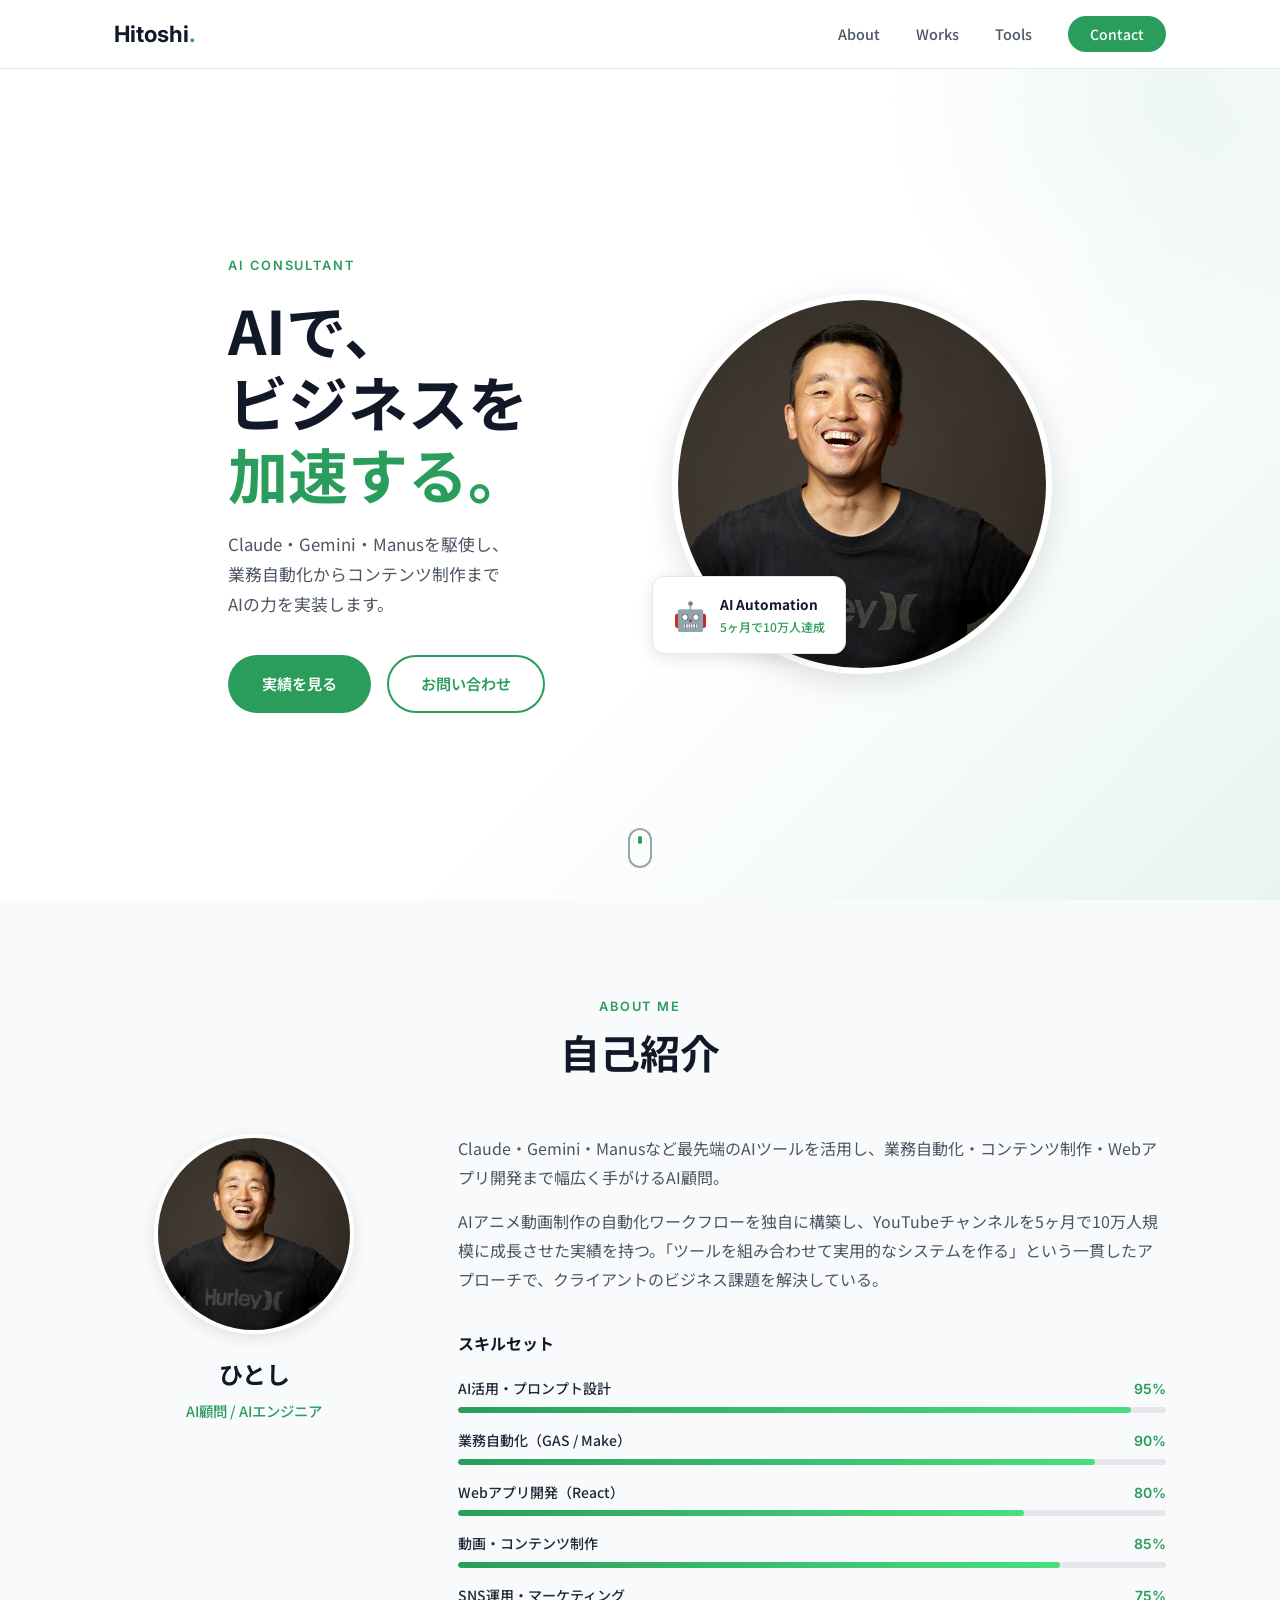
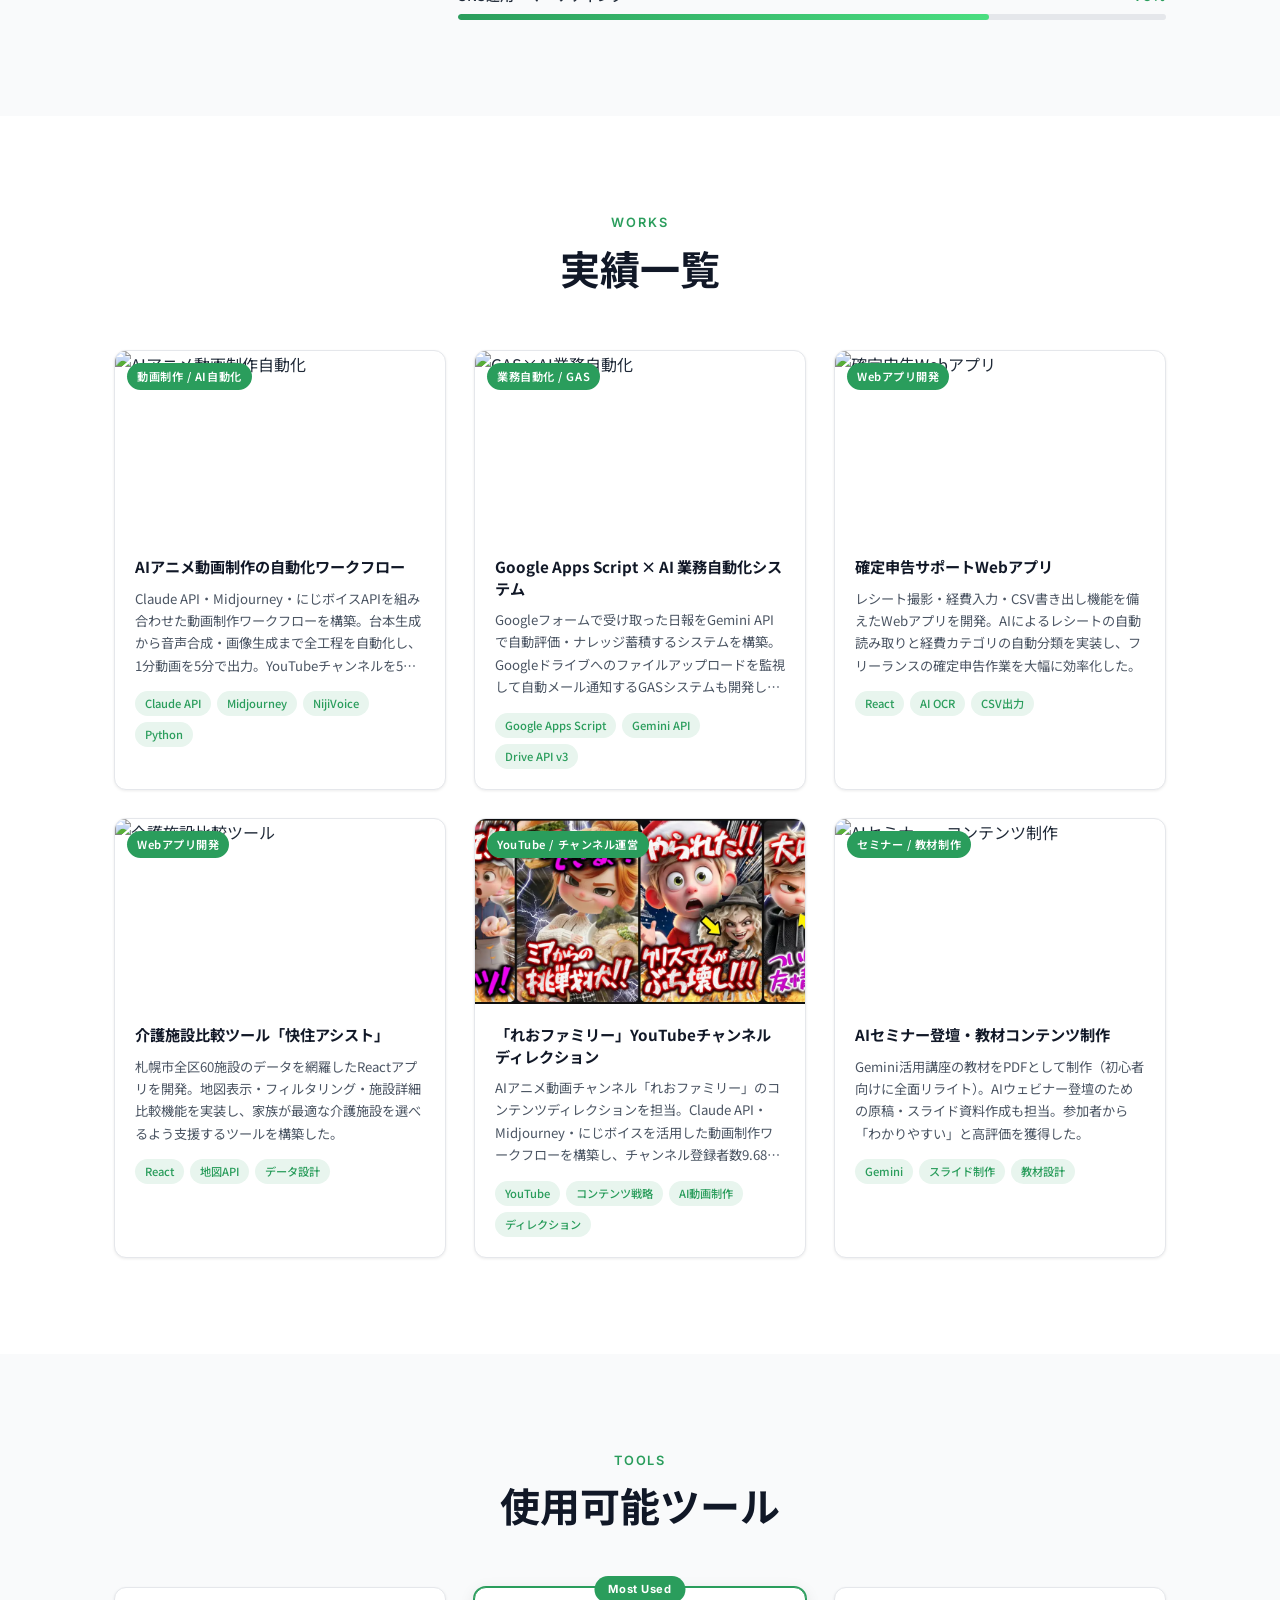
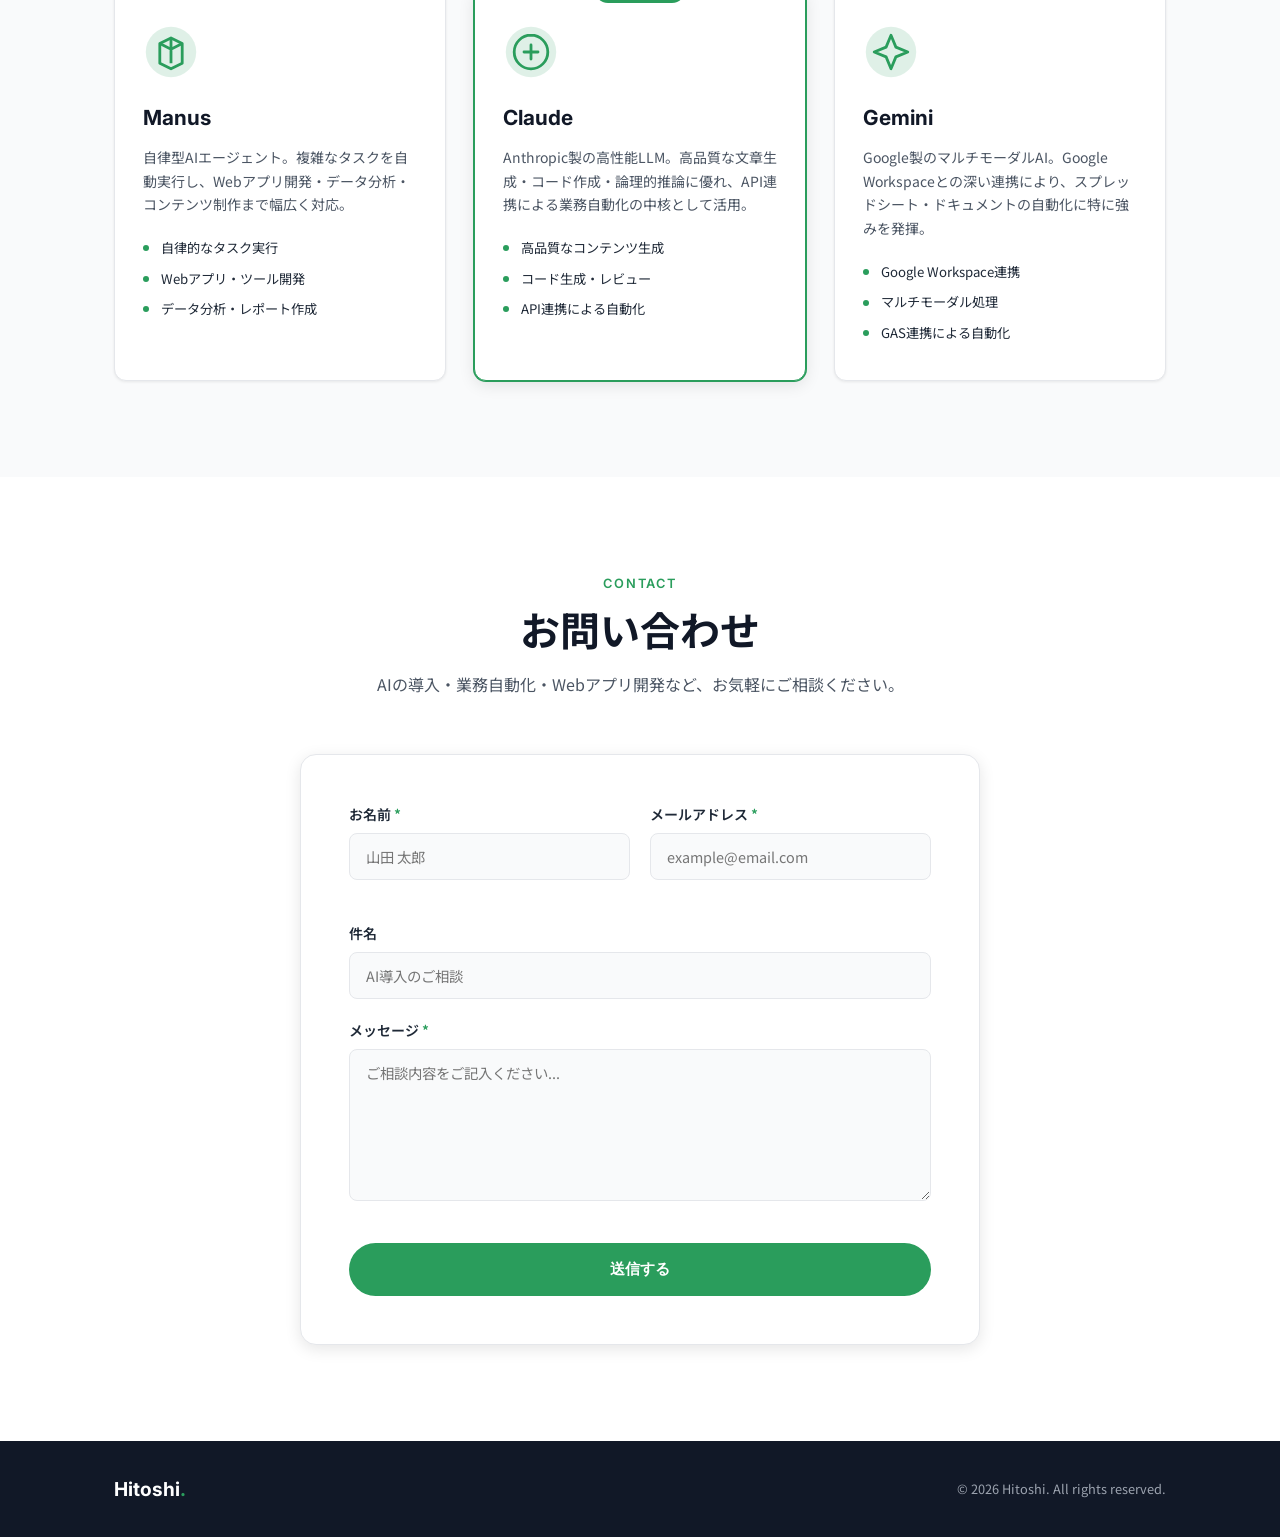
==== index.html @ f67e653b "Initial portfolio site" ====
<!DOCTYPE html>
<html lang="ja">
<head>
  <meta charset="UTF-8" />
  <meta name="viewport" content="width=device-width, initial-scale=1.0" />
  <title>ひとし | AI顧問ポートフォリオ</title>
  <link rel="preconnect" href="https://fonts.googleapis.com" />
  <link rel="preconnect" href="https://fonts.gstatic.com" crossorigin />
  <link href="https://fonts.googleapis.com/css2?family=Noto+Sans+JP:wght@300;400;500;700&family=Inter:wght@300;400;500;600;700&display=swap" rel="stylesheet" />
  <link rel="stylesheet" href="style.css" />
</head>
<body>

  <!-- ナビゲーション -->
  <header class="header" id="header">
    <nav class="nav container">
      <a href="#hero" class="nav-logo">Hitoshi<span>.</span></a>
      <ul class="nav-list" id="nav-list">
        <li><a href="#about" class="nav-link">About</a></li>
        <li><a href="#works" class="nav-link">Works</a></li>
        <li><a href="#tools" class="nav-link">Tools</a></li>
        <li><a href="#contact" class="nav-link contact-btn">Contact</a></li>
      </ul>
      <button class="hamburger" id="hamburger" aria-label="メニューを開く">
        <span></span><span></span><span></span>
      </button>
    </nav>
  </header>

  <main>

    <!-- ヒーローセクション -->
    <section class="hero" id="hero">
      <div class="container hero-inner">
        <div class="hero-text">
          <p class="hero-label">AI Consultant</p>
          <h1 class="hero-title">AIで、<br>ビジネスを<br><span class="accent">加速する。</span></h1>
          <p class="hero-desc">Claude・Gemini・Manusを駆使し、<br>業務自動化からコンテンツ制作まで<br>AIの力を実装します。</p>
          <div class="hero-cta">
            <a href="#works" class="btn btn-primary">実績を見る</a>
            <a href="#contact" class="btn btn-outline">お問い合わせ</a>
          </div>
        </div>
        <div class="hero-image">
          <div class="hero-image-wrap">
            <img src="images/profile.jpg" alt="ひとし プロフィール写真" />
          </div>
          <div class="hero-badge">
            <span class="badge-icon">🤖</span>
            <div>
              <p class="badge-title">AI Automation</p>
              <p class="badge-sub">5ヶ月で10万人達成</p>
            </div>
          </div>
        </div>
      </div>
      <div class="hero-scroll">
        <span></span>
      </div>
    </section>

    <!-- About セクション -->
    <section class="about section" id="about">
      <div class="container">
        <div class="section-header">
          <p class="section-label">About Me</p>
          <h2 class="section-title">自己紹介</h2>
        </div>
        <div class="about-grid">
          <div class="about-profile">
            <img src="images/profile.jpg" alt="ひとし プロフィール" class="about-photo" />
            <div class="about-name-block">
              <h3 class="about-name">ひとし</h3>
              <p class="about-role">AI顧問 / AIエンジニア</p>
            </div>
          </div>
          <div class="about-content">
            <div class="about-bio">
              <p>Claude・Gemini・Manusなど最先端のAIツールを活用し、業務自動化・コンテンツ制作・Webアプリ開発まで幅広く手がけるAI顧問。</p>
              <p>AIアニメ動画制作の自動化ワークフローを独自に構築し、YouTubeチャンネルを5ヶ月で10万人規模に成長させた実績を持つ。「ツールを組み合わせて実用的なシステムを作る」という一貫したアプローチで、クライアントのビジネス課題を解決している。</p>
            </div>
            <div class="skills-section">
              <h4 class="skills-title">スキルセット</h4>
              <div class="skills-grid">
                <div class="skill-item">
                  <div class="skill-header">
                    <span class="skill-name">AI活用・プロンプト設計</span>
                    <span class="skill-pct">95%</span>
                  </div>
                  <div class="skill-bar"><div class="skill-fill" style="width:95%"></div></div>
                </div>
                <div class="skill-item">
                  <div class="skill-header">
                    <span class="skill-name">業務自動化（GAS / Make）</span>
                    <span class="skill-pct">90%</span>
                  </div>
                  <div class="skill-bar"><div class="skill-fill" style="width:90%"></div></div>
                </div>
                <div class="skill-item">
                  <div class="skill-header">
                    <span class="skill-name">Webアプリ開発（React）</span>
                    <span class="skill-pct">80%</span>
                  </div>
                  <div class="skill-bar"><div class="skill-fill" style="width:80%"></div></div>
                </div>
                <div class="skill-item">
                  <div class="skill-header">
                    <span class="skill-name">動画・コンテンツ制作</span>
                    <span class="skill-pct">85%</span>
                  </div>
                  <div class="skill-bar"><div class="skill-fill" style="width:85%"></div></div>
                </div>
                <div class="skill-item">
                  <div class="skill-header">
                    <span class="skill-name">SNS運用・マーケティング</span>
                    <span class="skill-pct">75%</span>
                  </div>
                  <div class="skill-bar"><div class="skill-fill" style="width:75%"></div></div>
                </div>
              </div>
            </div>
          </div>
        </div>
      </div>
    </section>

    <!-- Works セクション -->
    <section class="works section" id="works">
      <div class="container">
        <div class="section-header">
          <p class="section-label">Works</p>
          <h2 class="section-title">実績一覧</h2>
        </div>
        <div class="works-grid">

          <article class="work-card">
            <div class="work-thumb">
              <img src="images/project1.jpg" alt="AIアニメ動画制作自動化" />
              <span class="work-tag">動画制作 / AI自動化</span>
            </div>
            <div class="work-body">
              <h3 class="work-title">AIアニメ動画制作の自動化ワークフロー</h3>
              <p class="work-desc">Claude API・Midjourney・にじボイスAPIを組み合わせた動画制作ワークフローを構築。台本生成から音声合成・画像生成まで全工程を自動化し、1分動画を5分で出力。YouTubeチャンネルを5ヶ月で10万人規模に成長させた。</p>
              <div class="work-tags">
                <span>Claude API</span><span>Midjourney</span><span>NijiVoice</span><span>Python</span>
              </div>
            </div>
          </article>

          <article class="work-card">
            <div class="work-thumb">
              <img src="images/project2.jpg" alt="GAS×AI業務自動化" />
              <span class="work-tag">業務自動化 / GAS</span>
            </div>
            <div class="work-body">
              <h3 class="work-title">Google Apps Script × AI 業務自動化システム</h3>
              <p class="work-desc">Googleフォームで受け取った日報をGemini APIで自動評価・ナレッジ蓄積するシステムを構築。Googleドライブへのファイルアップロードを監視して自動メール通知するGASシステムも開発し、クライアントの業務効率を大幅に改善した。</p>
              <div class="work-tags">
                <span>Google Apps Script</span><span>Gemini API</span><span>Drive API v3</span>
              </div>
            </div>
          </article>

          <article class="work-card">
            <div class="work-thumb">
              <img src="images/project3.jpg" alt="確定申告Webアプリ" />
              <span class="work-tag">Webアプリ開発</span>
            </div>
            <div class="work-body">
              <h3 class="work-title">確定申告サポートWebアプリ</h3>
              <p class="work-desc">レシート撮影・経費入力・CSV書き出し機能を備えたWebアプリを開発。AIによるレシートの自動読み取りと経費カテゴリの自動分類を実装し、フリーランスの確定申告作業を大幅に効率化した。</p>
              <div class="work-tags">
                <span>React</span><span>AI OCR</span><span>CSV出力</span>
              </div>
            </div>
          </article>

          <article class="work-card">
            <div class="work-thumb">
              <img src="images/project4.jpg" alt="介護施設比較ツール" />
              <span class="work-tag">Webアプリ開発</span>
            </div>
            <div class="work-body">
              <h3 class="work-title">介護施設比較ツール「快住アシスト」</h3>
              <p class="work-desc">札幌市全区60施設のデータを網羅したReactアプリを開発。地図表示・フィルタリング・施設詳細比較機能を実装し、家族が最適な介護施設を選べるよう支援するツールを構築した。</p>
              <div class="work-tags">
                <span>React</span><span>地図API</span><span>データ設計</span>
              </div>
            </div>
          </article>

          <article class="work-card">
            <div class="work-thumb">
              <img src="images/project5.jpg" alt="れおファミリーYouTubeチャンネルディレクション" />
              <span class="work-tag">YouTube / チャンネル運営</span>
            </div>
            <div class="work-body">
              <h3 class="work-title">「れおファミリー」YouTubeチャンネルディレクション</h3>
              <p class="work-desc">AIアニメ動画チャンネル「れおファミリー」のコンテンツディレクションを担当。Claude API・Midjourney・にじボイスを活用した動画制作ワークフローを構築し、チャンネル登録者数9.68万人を達成。企画・構成・品質管理まで一貫してディレクション。</p>
              <div class="work-tags">
                <span>YouTube</span><span>コンテンツ戦略</span><span>AI動画制作</span><span>ディレクション</span>
              </div>
            </div>
          </article>

          <article class="work-card">
            <div class="work-thumb">
              <img src="images/project6.jpg" alt="AIセミナー・コンテンツ制作" />
              <span class="work-tag">セミナー / 教材制作</span>
            </div>
            <div class="work-body">
              <h3 class="work-title">AIセミナー登壇・教材コンテンツ制作</h3>
              <p class="work-desc">Gemini活用講座の教材をPDFとして制作（初心者向けに全面リライト）。AIウェビナー登壇のための原稿・スライド資料作成も担当。参加者から「わかりやすい」と高評価を獲得した。</p>
              <div class="work-tags">
                <span>Gemini</span><span>スライド制作</span><span>教材設計</span>
              </div>
            </div>
          </article>

        </div>
      </div>
    </section>

    <!-- Tools セクション -->
    <section class="tools section" id="tools">
      <div class="container">
        <div class="section-header">
          <p class="section-label">Tools</p>
          <h2 class="section-title">使用可能ツール</h2>
        </div>
        <div class="tools-grid">

          <div class="tool-card">
            <div class="tool-icon manus-icon">
              <svg viewBox="0 0 40 40" fill="none" xmlns="http://www.w3.org/2000/svg">
                <circle cx="20" cy="20" r="18" fill="#2a9d5c" opacity="0.15"/>
                <path d="M12 28V14l8-4 8 4v14l-8 4-8-4z" stroke="#2a9d5c" stroke-width="2" stroke-linejoin="round"/>
                <path d="M20 10v18M12 14l8 4 8-4" stroke="#2a9d5c" stroke-width="2"/>
              </svg>
            </div>
            <h3 class="tool-name">Manus</h3>
            <p class="tool-desc">自律型AIエージェント。複雑なタスクを自動実行し、Webアプリ開発・データ分析・コンテンツ制作まで幅広く対応。</p>
            <ul class="tool-features">
              <li>自律的なタスク実行</li>
              <li>Webアプリ・ツール開発</li>
              <li>データ分析・レポート作成</li>
            </ul>
          </div>

          <div class="tool-card tool-card--featured">
            <div class="tool-icon claude-icon">
              <svg viewBox="0 0 40 40" fill="none" xmlns="http://www.w3.org/2000/svg">
                <circle cx="20" cy="20" r="18" fill="#2a9d5c" opacity="0.15"/>
                <path d="M20 8C13.373 8 8 13.373 8 20s5.373 12 12 12 12-5.373 12-12S26.627 8 20 8z" stroke="#2a9d5c" stroke-width="2"/>
                <path d="M15 20h10M20 15v10" stroke="#2a9d5c" stroke-width="2" stroke-linecap="round"/>
              </svg>
            </div>
            <h3 class="tool-name">Claude</h3>
            <p class="tool-desc">Anthropic製の高性能LLM。高品質な文章生成・コード作成・論理的推論に優れ、API連携による業務自動化の中核として活用。</p>
            <ul class="tool-features">
              <li>高品質なコンテンツ生成</li>
              <li>コード生成・レビュー</li>
              <li>API連携による自動化</li>
            </ul>
          </div>

          <div class="tool-card">
            <div class="tool-icon gemini-icon">
              <svg viewBox="0 0 40 40" fill="none" xmlns="http://www.w3.org/2000/svg">
                <circle cx="20" cy="20" r="18" fill="#2a9d5c" opacity="0.15"/>
                <path d="M20 8l3.5 8.5L32 20l-8.5 3.5L20 32l-3.5-8.5L8 20l8.5-3.5L20 8z" stroke="#2a9d5c" stroke-width="2" stroke-linejoin="round"/>
              </svg>
            </div>
            <h3 class="tool-name">Gemini</h3>
            <p class="tool-desc">Google製のマルチモーダルAI。Google Workspaceとの深い連携により、スプレッドシート・ドキュメントの自動化に特に強みを発揮。</p>
            <ul class="tool-features">
              <li>Google Workspace連携</li>
              <li>マルチモーダル処理</li>
              <li>GAS連携による自動化</li>
            </ul>
          </div>

        </div>
      </div>
    </section>

    <!-- Contact セクション -->
    <section class="contact section" id="contact">
      <div class="container">
        <div class="section-header">
          <p class="section-label">Contact</p>
          <h2 class="section-title">お問い合わせ</h2>
          <p class="section-desc">AIの導入・業務自動化・Webアプリ開発など、お気軽にご相談ください。</p>
        </div>
        <div class="contact-wrap">
          <form class="contact-form" id="contact-form" novalidate>
            <div class="form-row">
              <div class="form-group">
                <label for="name">お名前 <span class="required">*</span></label>
                <input type="text" id="name" name="name" placeholder="山田 太郎" required />
                <span class="error-msg" id="name-error"></span>
              </div>
              <div class="form-group">
                <label for="email">メールアドレス <span class="required">*</span></label>
                <input type="email" id="email" name="email" placeholder="example@email.com" required />
                <span class="error-msg" id="email-error"></span>
              </div>
            </div>
            <div class="form-group">
              <label for="subject">件名</label>
              <input type="text" id="subject" name="subject" placeholder="AI導入のご相談" />
            </div>
            <div class="form-group">
              <label for="message">メッセージ <span class="required">*</span></label>
              <textarea id="message" name="message" rows="6" placeholder="ご相談内容をご記入ください..." required></textarea>
              <span class="error-msg" id="message-error"></span>
            </div>
            <button type="submit" class="btn btn-primary btn-full">送信する</button>
            <div class="form-success" id="form-success">
              <span>✓</span> メッセージを送信しました。近日中にご連絡いたします。
            </div>
          </form>
        </div>
      </div>
    </section>

  </main>

  <!-- フッター -->
  <footer class="footer">
    <div class="container footer-inner">
      <p class="footer-logo">Hitoshi<span>.</span></p>
      <p class="footer-copy">© 2026 Hitoshi. All rights reserved.</p>
    </div>
  </footer>

  <script src="script.js"></script>
</body>
</html>
---- style.css ----
/* ===== リセット & 変数 ===== */
*, *::before, *::after { box-sizing: border-box; margin: 0; padding: 0; }

:root {
  --green: #2a9d5c;
  --green-light: #e8f5ee;
  --green-dark: #1e7a45;
  --white: #ffffff;
  --gray-50: #f9fafb;
  --gray-100: #f3f4f6;
  --gray-200: #e5e7eb;
  --gray-400: #9ca3af;
  --gray-600: #4b5563;
  --gray-800: #1f2937;
  --gray-900: #111827;
  --font-jp: 'Noto Sans JP', sans-serif;
  --font-en: 'Inter', sans-serif;
  --radius: 12px;
  --shadow-sm: 0 1px 3px rgba(0,0,0,0.08);
  --shadow-md: 0 4px 16px rgba(0,0,0,0.10);
  --shadow-lg: 0 8px 32px rgba(0,0,0,0.12);
  --transition: 0.25s ease;
}

html { scroll-behavior: smooth; }

body {
  font-family: var(--font-jp);
  color: var(--gray-800);
  background: var(--white);
  line-height: 1.7;
  -webkit-font-smoothing: antialiased;
}

img { display: block; width: 100%; height: auto; }
a { text-decoration: none; color: inherit; }
ul { list-style: none; }

.container {
  max-width: 1100px;
  margin: 0 auto;
  padding: 0 24px;
}

.section { padding: 96px 0; }

/* ===== セクションヘッダー ===== */
.section-header { text-align: center; margin-bottom: 56px; }
.section-label {
  font-family: var(--font-en);
  font-size: 0.8rem;
  font-weight: 600;
  letter-spacing: 0.15em;
  text-transform: uppercase;
  color: var(--green);
  margin-bottom: 8px;
}
.section-title {
  font-size: clamp(1.75rem, 4vw, 2.5rem);
  font-weight: 700;
  color: var(--gray-900);
  line-height: 1.3;
}
.section-desc {
  margin-top: 16px;
  color: var(--gray-600);
  font-size: 1rem;
}

/* ===== ボタン ===== */
.btn {
  display: inline-flex;
  align-items: center;
  justify-content: center;
  padding: 14px 32px;
  border-radius: 50px;
  font-weight: 600;
  font-size: 0.95rem;
  cursor: pointer;
  transition: all var(--transition);
  border: 2px solid transparent;
}
.btn-primary {
  background: var(--green);
  color: var(--white);
}
.btn-primary:hover {
  background: var(--green-dark);
  transform: translateY(-2px);
  box-shadow: 0 6px 20px rgba(42,157,92,0.35);
}
.btn-outline {
  background: transparent;
  color: var(--green);
  border-color: var(--green);
}
.btn-outline:hover {
  background: var(--green);
  color: var(--white);
  transform: translateY(-2px);
}
.btn-full { width: 100%; }

/* ===== ヘッダー / ナビ ===== */
.header {
  position: fixed;
  top: 0; left: 0; right: 0;
  z-index: 1000;
  background: rgba(255,255,255,0.92);
  backdrop-filter: blur(12px);
  -webkit-backdrop-filter: blur(12px);
  border-bottom: 1px solid var(--gray-200);
  transition: box-shadow var(--transition);
}
.header.scrolled { box-shadow: var(--shadow-md); }

.nav {
  display: flex;
  align-items: center;
  justify-content: space-between;
  height: 68px;
}
.nav-logo {
  font-family: var(--font-en);
  font-size: 1.4rem;
  font-weight: 700;
  color: var(--gray-900);
}
.nav-logo span { color: var(--green); }

.nav-list {
  display: flex;
  align-items: center;
  gap: 36px;
}
.nav-link {
  font-size: 0.9rem;
  font-weight: 500;
  color: var(--gray-600);
  transition: color var(--transition);
  position: relative;
}
.nav-link::after {
  content: '';
  position: absolute;
  bottom: -4px; left: 0;
  width: 0; height: 2px;
  background: var(--green);
  transition: width var(--transition);
  border-radius: 2px;
}
.nav-link:hover { color: var(--green); }
.nav-link:hover::after { width: 100%; }

.nav-link.contact-btn {
  background: var(--green);
  color: var(--white);
  padding: 8px 22px;
  border-radius: 50px;
  font-size: 0.875rem;
}
.nav-link.contact-btn::after { display: none; }
.nav-link.contact-btn:hover {
  background: var(--green-dark);
  color: var(--white);
}

.hamburger {
  display: none;
  flex-direction: column;
  gap: 5px;
  background: none;
  border: none;
  cursor: pointer;
  padding: 4px;
}
.hamburger span {
  display: block;
  width: 24px; height: 2px;
  background: var(--gray-800);
  border-radius: 2px;
  transition: all var(--transition);
}
.hamburger.open span:nth-child(1) { transform: translateY(7px) rotate(45deg); }
.hamburger.open span:nth-child(2) { opacity: 0; }
.hamburger.open span:nth-child(3) { transform: translateY(-7px) rotate(-45deg); }

/* ===== ヒーロー ===== */
.hero {
  min-height: 100vh;
  display: flex;
  flex-direction: column;
  justify-content: center;
  padding-top: 68px;
  background: linear-gradient(135deg, var(--white) 60%, var(--green-light) 100%);
  position: relative;
  overflow: hidden;
}
.hero::before {
  content: '';
  position: absolute;
  top: -200px; right: -200px;
  width: 600px; height: 600px;
  border-radius: 50%;
  background: radial-gradient(circle, rgba(42,157,92,0.08) 0%, transparent 70%);
  pointer-events: none;
}

.hero-inner {
  display: grid;
  grid-template-columns: 1fr 1fr;
  align-items: center;
  gap: 64px;
  padding-top: 48px;
  padding-bottom: 48px;
}

.hero-label {
  font-family: var(--font-en);
  font-size: 0.8rem;
  font-weight: 600;
  letter-spacing: 0.15em;
  text-transform: uppercase;
  color: var(--green);
  margin-bottom: 16px;
}
.hero-title {
  font-size: clamp(2.5rem, 5vw, 3.75rem);
  font-weight: 700;
  line-height: 1.2;
  color: var(--gray-900);
  margin-bottom: 20px;
}
.hero-title .accent { color: var(--green); }
.hero-desc {
  color: var(--gray-600);
  font-size: 1.05rem;
  line-height: 1.8;
  margin-bottom: 36px;
}
.hero-cta { display: flex; gap: 16px; flex-wrap: wrap; }

.hero-image { position: relative; display: flex; justify-content: center; }
.hero-image-wrap {
  width: 380px;
  height: 380px;
  border-radius: 50%;
  overflow: hidden;
  border: 6px solid var(--white);
  box-shadow: var(--shadow-lg);
  position: relative;
  z-index: 1;
}
.hero-image-wrap img {
  width: 100%;
  height: 100%;
  object-fit: cover;
  object-position: center top;
}

.hero-badge {
  position: absolute;
  bottom: 20px;
  left: -20px;
  background: var(--white);
  border-radius: var(--radius);
  padding: 14px 20px;
  display: flex;
  align-items: center;
  gap: 12px;
  box-shadow: var(--shadow-md);
  z-index: 2;
  border: 1px solid var(--gray-200);
}
.badge-icon { font-size: 1.75rem; }
.badge-title { font-weight: 700; font-size: 0.85rem; color: var(--gray-900); }
.badge-sub { font-size: 0.75rem; color: var(--green); font-weight: 500; }

.hero-scroll {
  position: absolute;
  bottom: 32px;
  left: 50%;
  transform: translateX(-50%);
}
.hero-scroll span {
  display: block;
  width: 24px; height: 40px;
  border: 2px solid var(--gray-400);
  border-radius: 12px;
  position: relative;
}
.hero-scroll span::after {
  content: '';
  position: absolute;
  top: 6px; left: 50%;
  transform: translateX(-50%);
  width: 4px; height: 8px;
  background: var(--green);
  border-radius: 2px;
  animation: scroll-dot 1.6s ease-in-out infinite;
}
@keyframes scroll-dot {
  0%, 100% { top: 6px; opacity: 1; }
  50% { top: 20px; opacity: 0.3; }
}

/* ===== About ===== */
.about { background: var(--gray-50); }

.about-grid {
  display: grid;
  grid-template-columns: 280px 1fr;
  gap: 64px;
  align-items: start;
}

.about-profile { text-align: center; }
.about-photo {
  width: 200px;
  height: 200px;
  border-radius: 50%;
  object-fit: cover;
  object-position: center top;
  margin: 0 auto 20px;
  border: 4px solid var(--white);
  box-shadow: var(--shadow-md);
}
.about-name { font-size: 1.5rem; font-weight: 700; color: var(--gray-900); }
.about-role { color: var(--green); font-size: 0.9rem; font-weight: 500; margin-top: 4px; }

.about-bio p {
  color: var(--gray-600);
  margin-bottom: 16px;
  line-height: 1.8;
}

.skills-section { margin-top: 36px; }
.skills-title {
  font-size: 1rem;
  font-weight: 700;
  color: var(--gray-900);
  margin-bottom: 20px;
}
.skills-grid { display: flex; flex-direction: column; gap: 16px; }
.skill-item {}
.skill-header {
  display: flex;
  justify-content: space-between;
  margin-bottom: 6px;
}
.skill-name { font-size: 0.875rem; font-weight: 500; color: var(--gray-700); }
.skill-pct { font-size: 0.875rem; font-weight: 600; color: var(--green); font-family: var(--font-en); }
.skill-bar {
  height: 6px;
  background: var(--gray-200);
  border-radius: 3px;
  overflow: hidden;
}
.skill-fill {
  height: 100%;
  background: linear-gradient(90deg, var(--green), #4ade80);
  border-radius: 3px;
  width: 0;
  transition: width 1.2s cubic-bezier(0.4, 0, 0.2, 1);
}

/* ===== Works ===== */
.works-grid {
  display: grid;
  grid-template-columns: repeat(3, 1fr);
  gap: 28px;
}

.work-card {
  background: var(--white);
  border-radius: var(--radius);
  overflow: hidden;
  box-shadow: var(--shadow-sm);
  border: 1px solid var(--gray-200);
  transition: transform var(--transition), box-shadow var(--transition);
}
.work-card:hover {
  transform: translateY(-6px);
  box-shadow: var(--shadow-lg);
}

.work-thumb {
  position: relative;
  overflow: hidden;
  aspect-ratio: 16/9;
}
.work-thumb img {
  width: 100%;
  height: 100%;
  object-fit: cover;
  transition: transform 0.4s ease;
}
.work-card:hover .work-thumb img { transform: scale(1.05); }

.work-tag {
  position: absolute;
  top: 12px; left: 12px;
  background: var(--green);
  color: var(--white);
  font-size: 0.7rem;
  font-weight: 600;
  padding: 4px 10px;
  border-radius: 50px;
  letter-spacing: 0.05em;
}

.work-body { padding: 20px; }
.work-title {
  font-size: 0.95rem;
  font-weight: 700;
  color: var(--gray-900);
  margin-bottom: 10px;
  line-height: 1.4;
}
.work-desc {
  font-size: 0.825rem;
  color: var(--gray-600);
  line-height: 1.7;
  margin-bottom: 14px;
  display: -webkit-box;
  -webkit-line-clamp: 4;
  -webkit-box-orient: vertical;
  overflow: hidden;
}
.work-tags {
  display: flex;
  flex-wrap: wrap;
  gap: 6px;
}
.work-tags span {
  font-size: 0.7rem;
  font-weight: 500;
  color: var(--green);
  background: var(--green-light);
  padding: 3px 10px;
  border-radius: 50px;
}

/* ===== Tools ===== */
.tools { background: var(--gray-50); }

.tools-grid {
  display: grid;
  grid-template-columns: repeat(3, 1fr);
  gap: 28px;
}

.tool-card {
  background: var(--white);
  border-radius: var(--radius);
  padding: 36px 28px;
  border: 1px solid var(--gray-200);
  box-shadow: var(--shadow-sm);
  transition: transform var(--transition), box-shadow var(--transition);
  position: relative;
}
.tool-card:hover {
  transform: translateY(-4px);
  box-shadow: var(--shadow-md);
}
.tool-card--featured {
  border-color: var(--green);
  box-shadow: 0 0 0 1px var(--green), var(--shadow-md);
}
.tool-card--featured::before {
  content: 'Most Used';
  position: absolute;
  top: -12px; left: 50%;
  transform: translateX(-50%);
  background: var(--green);
  color: var(--white);
  font-size: 0.7rem;
  font-weight: 700;
  padding: 4px 14px;
  border-radius: 50px;
  letter-spacing: 0.05em;
  font-family: var(--font-en);
}

.tool-icon {
  width: 56px; height: 56px;
  margin-bottom: 20px;
}
.tool-name {
  font-family: var(--font-en);
  font-size: 1.3rem;
  font-weight: 700;
  color: var(--gray-900);
  margin-bottom: 10px;
}
.tool-desc {
  font-size: 0.875rem;
  color: var(--gray-600);
  line-height: 1.7;
  margin-bottom: 20px;
}
.tool-features {
  display: flex;
  flex-direction: column;
  gap: 8px;
}
.tool-features li {
  font-size: 0.825rem;
  color: var(--gray-700);
  padding-left: 18px;
  position: relative;
}
.tool-features li::before {
  content: '';
  position: absolute;
  left: 0; top: 50%;
  transform: translateY(-50%);
  width: 6px; height: 6px;
  background: var(--green);
  border-radius: 50%;
}

/* ===== Contact ===== */
.contact-wrap {
  max-width: 680px;
  margin: 0 auto;
}

.contact-form {
  background: var(--white);
  border-radius: 16px;
  padding: 48px;
  box-shadow: var(--shadow-md);
  border: 1px solid var(--gray-200);
}

.form-row {
  display: grid;
  grid-template-columns: 1fr 1fr;
  gap: 20px;
}

.form-group {
  display: flex;
  flex-direction: column;
  gap: 6px;
  margin-bottom: 20px;
}
.form-group label {
  font-size: 0.875rem;
  font-weight: 600;
  color: var(--gray-700);
}
.required { color: var(--green); }

.form-group input,
.form-group textarea {
  padding: 12px 16px;
  border: 1.5px solid var(--gray-200);
  border-radius: 8px;
  font-family: var(--font-jp);
  font-size: 0.9rem;
  color: var(--gray-800);
  background: var(--gray-50);
  transition: border-color var(--transition), box-shadow var(--transition);
  outline: none;
  resize: vertical;
}
.form-group input:focus,
.form-group textarea:focus {
  border-color: var(--green);
  box-shadow: 0 0 0 3px rgba(42,157,92,0.12);
  background: var(--white);
}
.form-group input.error,
.form-group textarea.error {
  border-color: #ef4444;
}

.error-msg {
  font-size: 0.775rem;
  color: #ef4444;
  min-height: 16px;
}

.form-success {
  display: none;
  margin-top: 16px;
  padding: 14px 20px;
  background: var(--green-light);
  color: var(--green-dark);
  border-radius: 8px;
  font-size: 0.9rem;
  font-weight: 500;
  text-align: center;
}
.form-success.show { display: block; }

/* ===== フッター ===== */
.footer {
  background: var(--gray-900);
  padding: 32px 0;
}
.footer-inner {
  display: flex;
  align-items: center;
  justify-content: space-between;
}
.footer-logo {
  font-family: var(--font-en);
  font-size: 1.2rem;
  font-weight: 700;
  color: var(--white);
}
.footer-logo span { color: var(--green); }
.footer-copy {
  font-size: 0.8rem;
  color: var(--gray-400);
}

/* ===== アニメーション ===== */
.fade-in {
  opacity: 0;
  transform: translateY(24px);
  transition: opacity 0.6s ease, transform 0.6s ease;
}
.fade-in.visible {
  opacity: 1;
  transform: translateY(0);
}

/* ===== レスポンシブ ===== */
@media (max-width: 1024px) {
  .works-grid { grid-template-columns: repeat(2, 1fr); }
  .tools-grid { grid-template-columns: repeat(2, 1fr); }
}

@media (max-width: 768px) {
  .section { padding: 72px 0; }

  /* ナビ */
  .hamburger { display: flex; }
  .nav-list {
    position: fixed;
    top: 68px; left: 0; right: 0;
    background: var(--white);
    flex-direction: column;
    gap: 0;
    padding: 16px 0 24px;
    border-bottom: 1px solid var(--gray-200);
    box-shadow: var(--shadow-md);
    transform: translateY(-110%);
    transition: transform var(--transition);
    z-index: 999;
  }
  .nav-list.open { transform: translateY(0); }
  .nav-list li { width: 100%; }
  .nav-link {
    display: block;
    padding: 14px 24px;
    font-size: 1rem;
  }
  .nav-link.contact-btn {
    margin: 8px 24px 0;
    text-align: center;
    border-radius: 8px;
  }

  /* ヒーロー */
  .hero-inner {
    grid-template-columns: 1fr;
    text-align: center;
    gap: 40px;
  }
  .hero-cta { justify-content: center; }
  .hero-image { order: -1; }
  .hero-image-wrap { width: 260px; height: 260px; }
  .hero-badge { left: 50%; transform: translateX(-50%); bottom: -20px; white-space: nowrap; }

  /* About */
  .about-grid { grid-template-columns: 1fr; gap: 40px; }

  /* Works */
  .works-grid { grid-template-columns: 1fr; }

  /* Tools */
  .tools-grid { grid-template-columns: 1fr; }
  .tool-card--featured { margin-top: 16px; }

  /* Contact */
  .contact-form { padding: 28px 20px; }
  .form-row { grid-template-columns: 1fr; gap: 0; }

  /* Footer */
  .footer-inner { flex-direction: column; gap: 8px; text-align: center; }
}

@media (max-width: 480px) {
  .hero-title { font-size: 2.2rem; }
  .hero-image-wrap { width: 220px; height: 220px; }
}
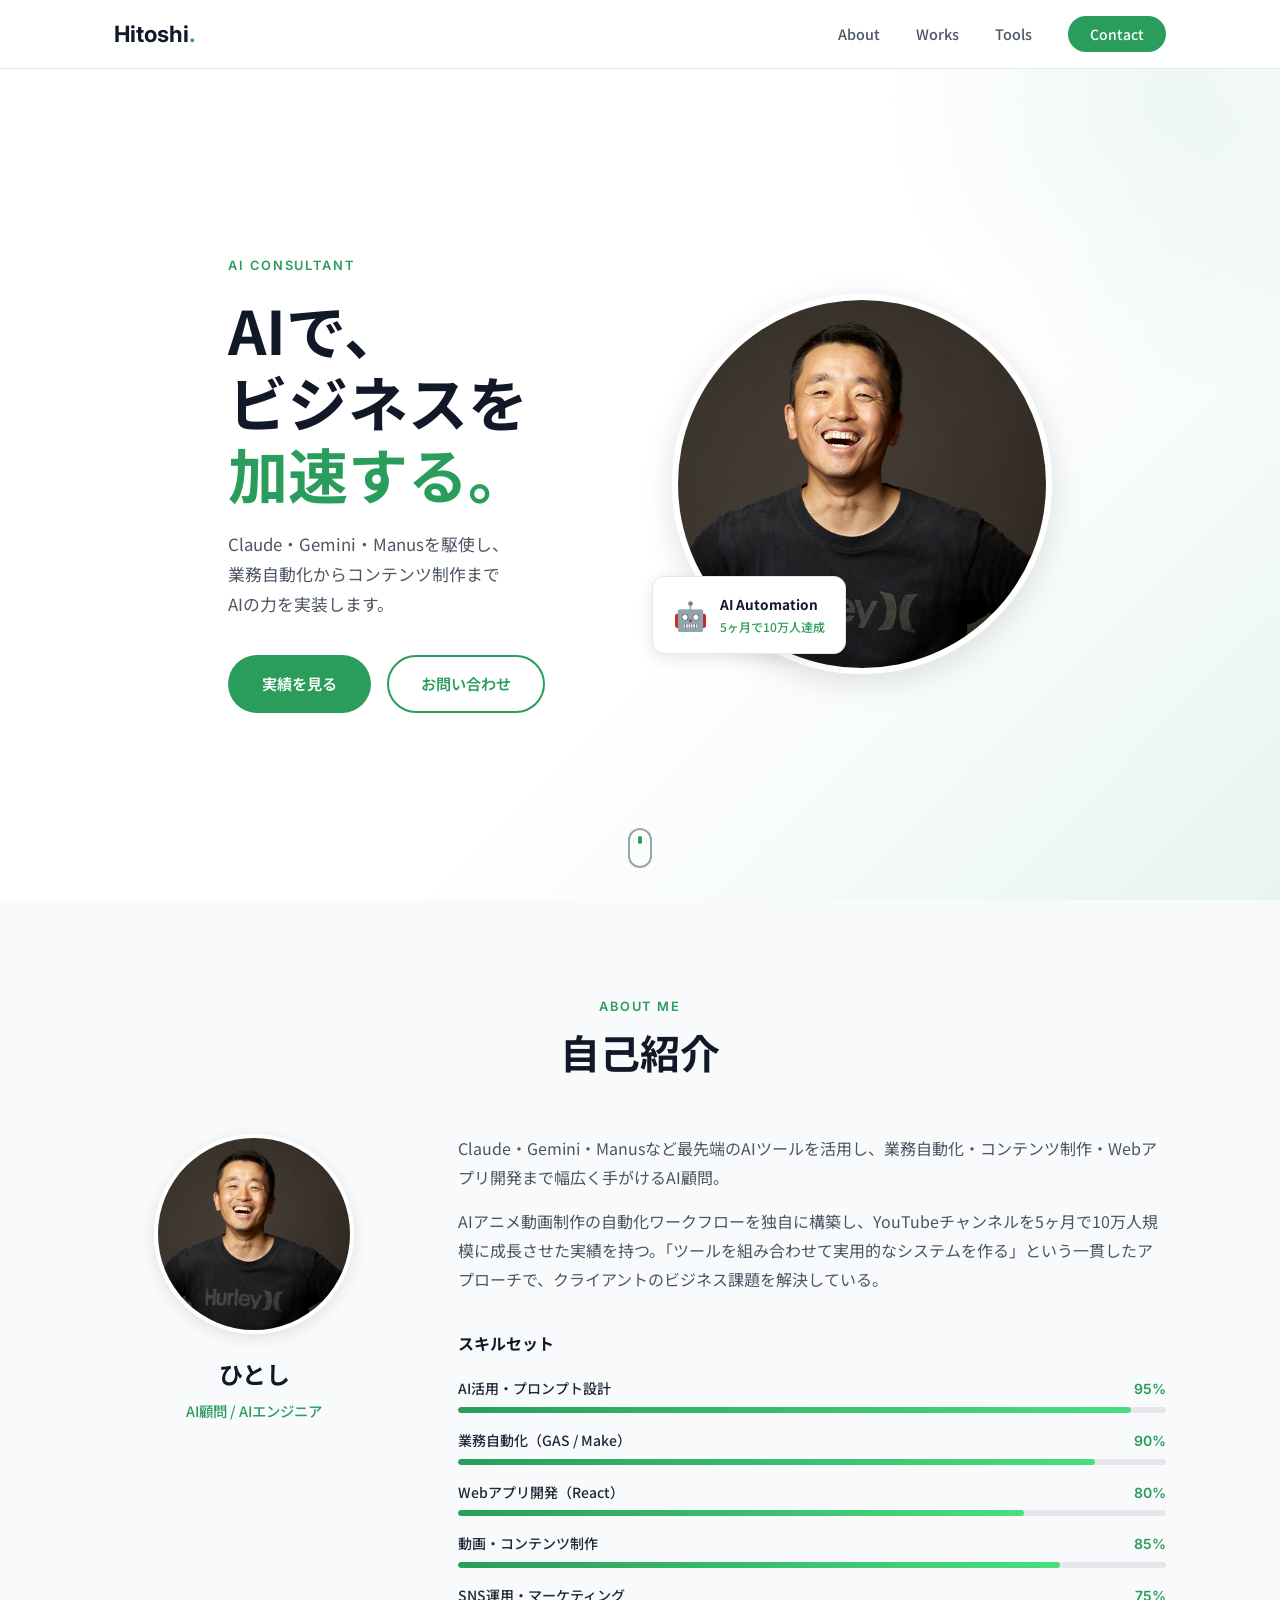
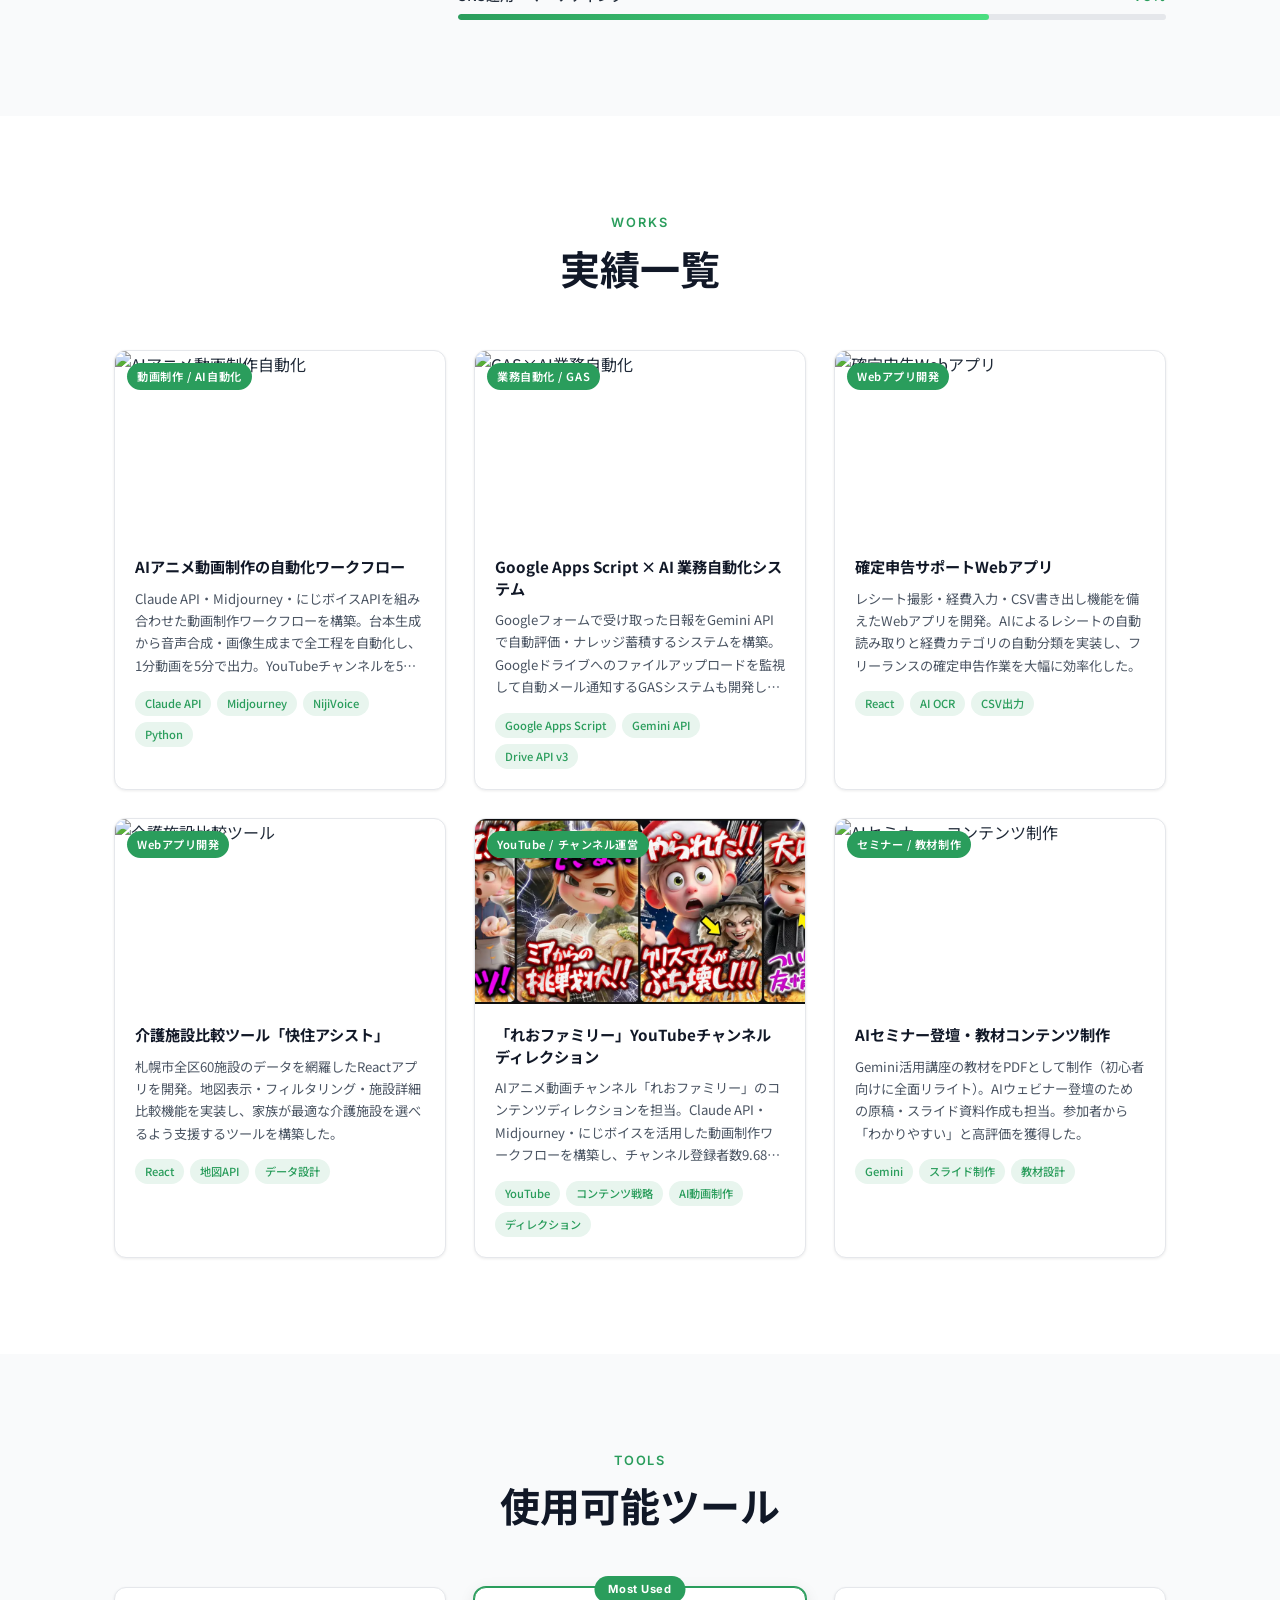
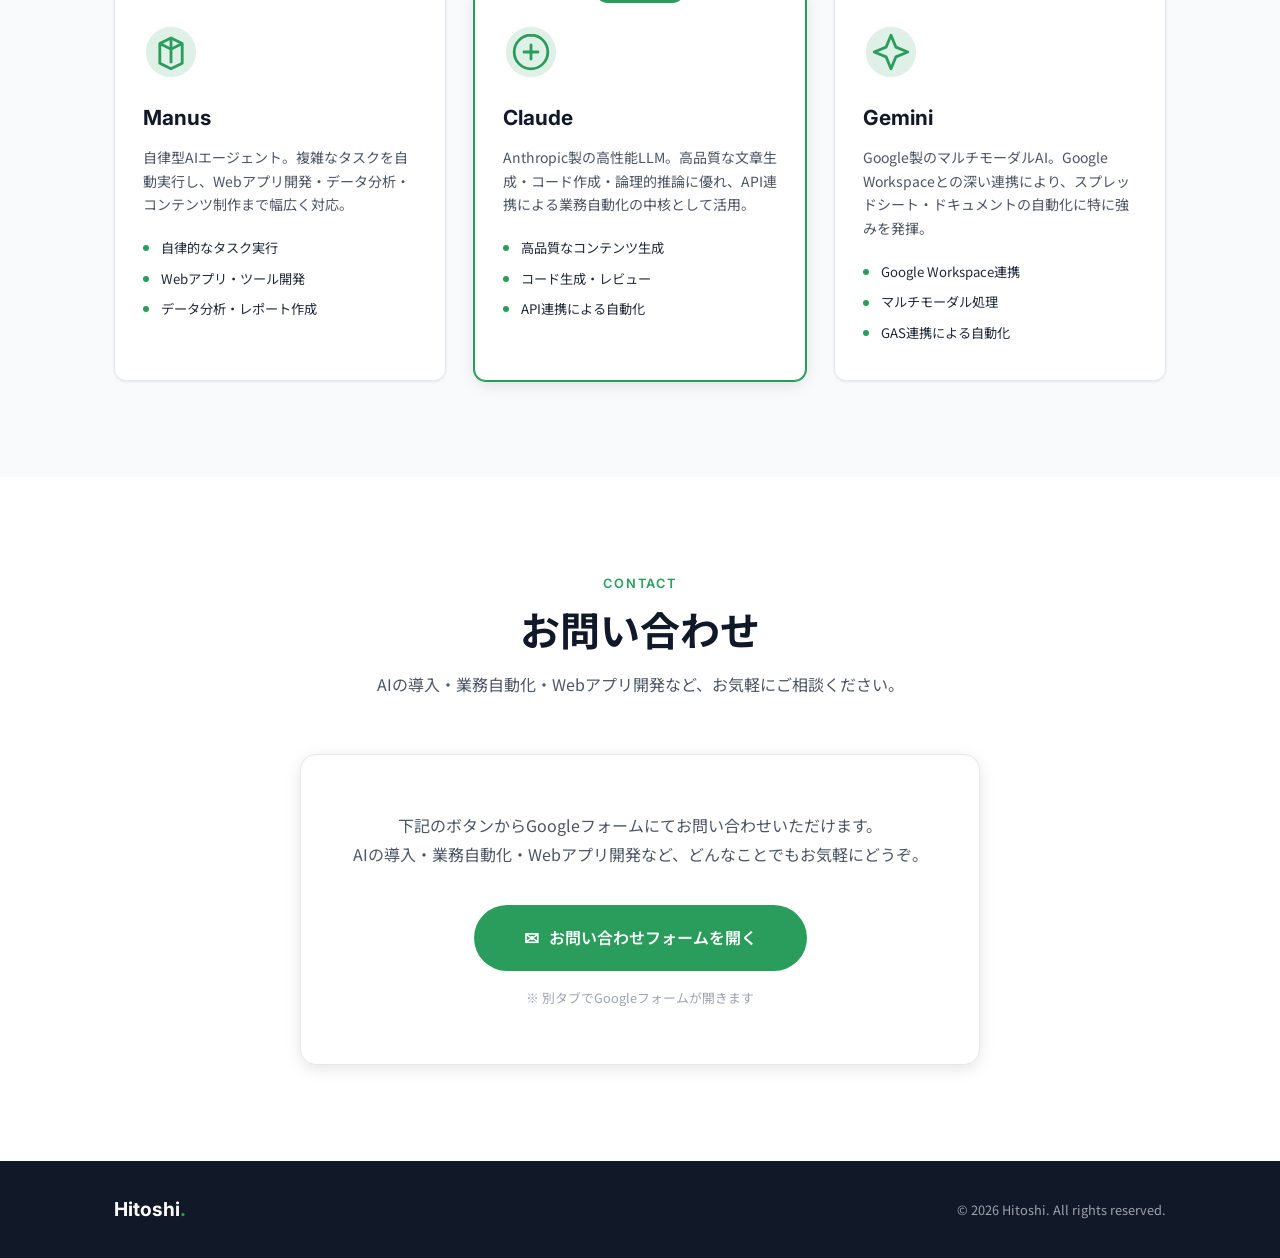
==== commit f2f92a0a: "お問い合わせフォームをGoogleフォームに変更" ====
--- a/index.html
+++ b/index.html
@@ -293,33 +293,13 @@
           <p class="section-desc">AIの導入・業務自動化・Webアプリ開発など、お気軽にご相談ください。</p>
         </div>
         <div class="contact-wrap">
-          <form class="contact-form" id="contact-form" novalidate>
-            <div class="form-row">
-              <div class="form-group">
-                <label for="name">お名前 <span class="required">*</span></label>
-                <input type="text" id="name" name="name" placeholder="山田 太郎" required />
-                <span class="error-msg" id="name-error"></span>
-              </div>
-              <div class="form-group">
-                <label for="email">メールアドレス <span class="required">*</span></label>
-                <input type="email" id="email" name="email" placeholder="example@email.com" required />
-                <span class="error-msg" id="email-error"></span>
-              </div>
-            </div>
-            <div class="form-group">
-              <label for="subject">件名</label>
-              <input type="text" id="subject" name="subject" placeholder="AI導入のご相談" />
-            </div>
-            <div class="form-group">
-              <label for="message">メッセージ <span class="required">*</span></label>
-              <textarea id="message" name="message" rows="6" placeholder="ご相談内容をご記入ください..." required></textarea>
-              <span class="error-msg" id="message-error"></span>
-            </div>
-            <button type="submit" class="btn btn-primary btn-full">送信する</button>
-            <div class="form-success" id="form-success">
-              <span>✓</span> メッセージを送信しました。近日中にご連絡いたします。
-            </div>
-          </form>
+          <div class="contact-google-form">
+            <p class="contact-form-desc">下記のボタンからGoogleフォームにてお問い合わせいただけます。<br>AIの導入・業務自動化・Webアプリ開発など、どんなことでもお気軽にどうぞ。</p>
+            <a href="https://docs.google.com/forms/d/e/1FAIpQLSfZUSBZULt6oIUY5YzDRDqgpRsooeo5LYOaspcpR8TEhFL3kQ/viewform?usp=publish-editor" target="_blank" rel="noopener noreferrer" class="btn btn-primary btn-contact-google">
+              お問い合わせフォームを開く
+            </a>
+            <p class="contact-note">※ 別タブでGoogleフォームが開きます</p>
+          </div>
         </div>
       </div>
     </section>
--- a/style.css
+++ b/style.css
@@ -595,6 +595,36 @@
   text-align: center;
 }
 .form-success.show { display: block; }
+
+/* ===== Contact Google Form ===== */
+.contact-google-form {
+  background: var(--white);
+  border-radius: 16px;
+  padding: 56px 48px;
+  box-shadow: var(--shadow-md);
+  border: 1px solid var(--gray-200);
+  text-align: center;
+}
+.contact-form-desc {
+  font-size: 1rem;
+  color: var(--gray-600);
+  line-height: 1.8;
+  margin-bottom: 36px;
+}
+.btn-contact-google {
+  font-size: 1rem;
+  padding: 16px 48px;
+  gap: 10px;
+}
+.btn-contact-google::before {
+  content: '✉';
+  font-size: 1.1rem;
+}
+.contact-note {
+  margin-top: 16px;
+  font-size: 0.8rem;
+  color: var(--gray-400);
+}
 
 /* ===== フッター ===== */
 .footer {
